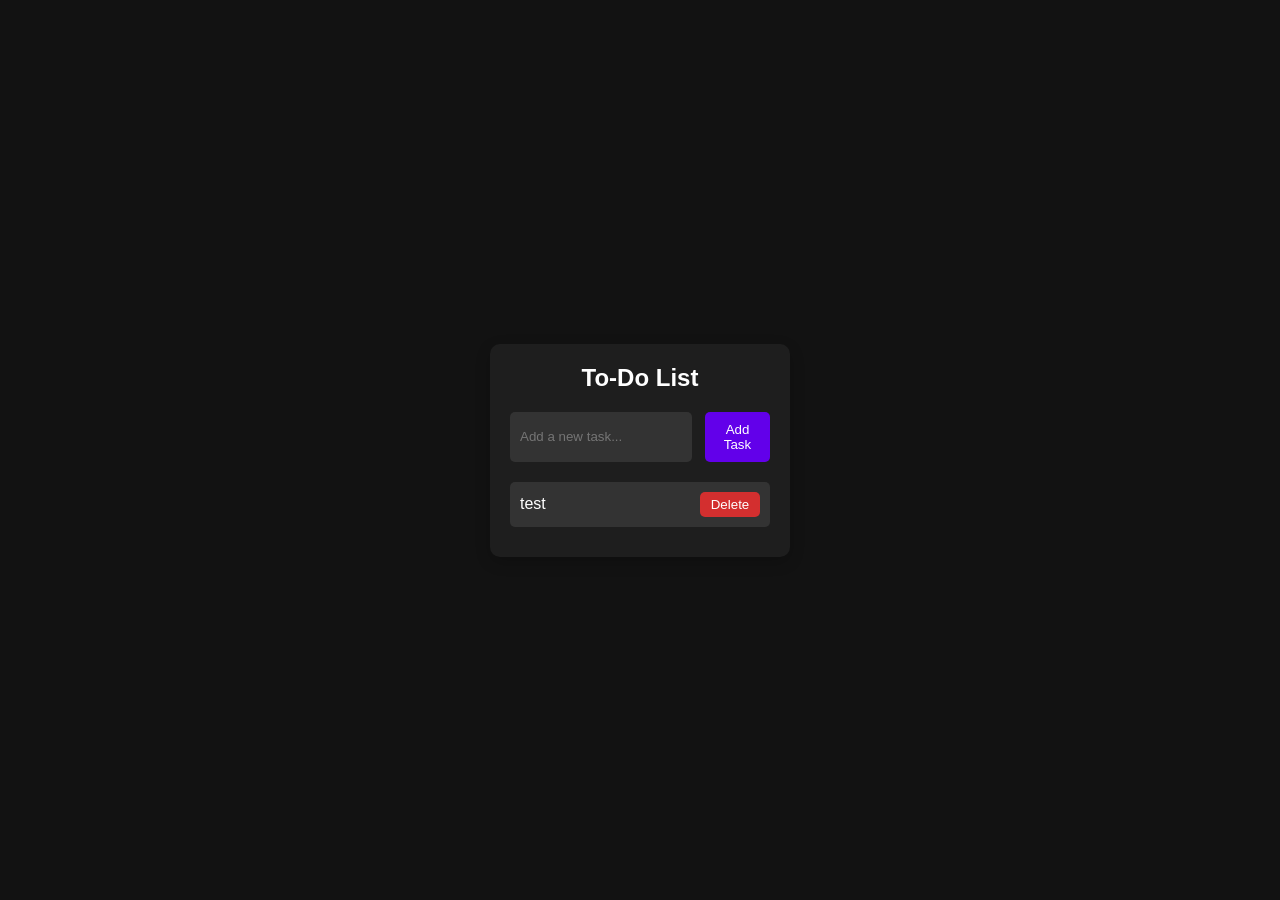
==== 01_todo_localStorage/index.html @ 5871a815 "Initial commit" ====
<!DOCTYPE html>
<html lang="en">

<head>
  <meta charset="UTF-8" />
  <meta name="viewport" content="width=device-width, initial-scale=1.0" />
  <title>Dark Mode To-Do List</title>
  <link rel="stylesheet" href="styles.css" />
</head>

<body>
  <div class="container">
    <h1>To-Do List</h1>
    <div class="input-container">
      <input type="text" id="todo-input" placeholder="Add a new task..." />
      <button id="add-task-btn">Add Task</button>
    </div>
    <ul id="todo-list">
      <li>test
        <button>Delete</button>
      </li>
    </ul>
  </div>
  <script src="script.js"></script>
</body>

</html>
---- 01_todo_localStorage/styles.css ----
/* styles.css */
* {
  margin: 0;
  padding: 0;
  box-sizing: border-box;
}

body {
  font-family: Arial, sans-serif;
  background-color: #121212;
  color: #ffffff;
  display: flex;
  justify-content: center;
  align-items: center;
  height: 100vh;
}

.container {
  background-color: #1e1e1e;
  padding: 20px;
  border-radius: 10px;
  width: 300px;
  box-shadow: 0 5px 15px rgba(0, 0, 0, 0.2);
}

h1 {
  text-align: center;
  margin-bottom: 20px;
  font-size: 24px;
}

.input-container {
  display: flex;
  justify-content: space-between;
  margin-bottom: 20px;
}

input[type="text"] {
  width: 70%;
  padding: 10px;
  background-color: #333333;
  border: none;
  border-radius: 5px;
  color: #fff;
  outline: none;
}

button {
  width: 25%;
  padding: 10px;
  background-color: #6200ea;
  border: none;
  border-radius: 5px;
  color: #fff;
  cursor: pointer;
  transition: background-color 0.3s;
}

button:hover {
  background-color: #3700b3;
}

ul {
  list-style-type: none;
  padding: 0;
}

li {
  background-color: #333333;
  padding: 10px;
  margin-bottom: 10px;
  border-radius: 5px;
  display: flex;
  justify-content: space-between;
  align-items: center;
}

li.completed {
  text-decoration: line-through;
  opacity: 0.7;
}

li button {
  background-color: #d32f2f;
  border: none;
  padding: 5px;
  color: white;
  border-radius: 5px;
  cursor: pointer;
}

li button:hover {
  background-color: #b71c1c;
}
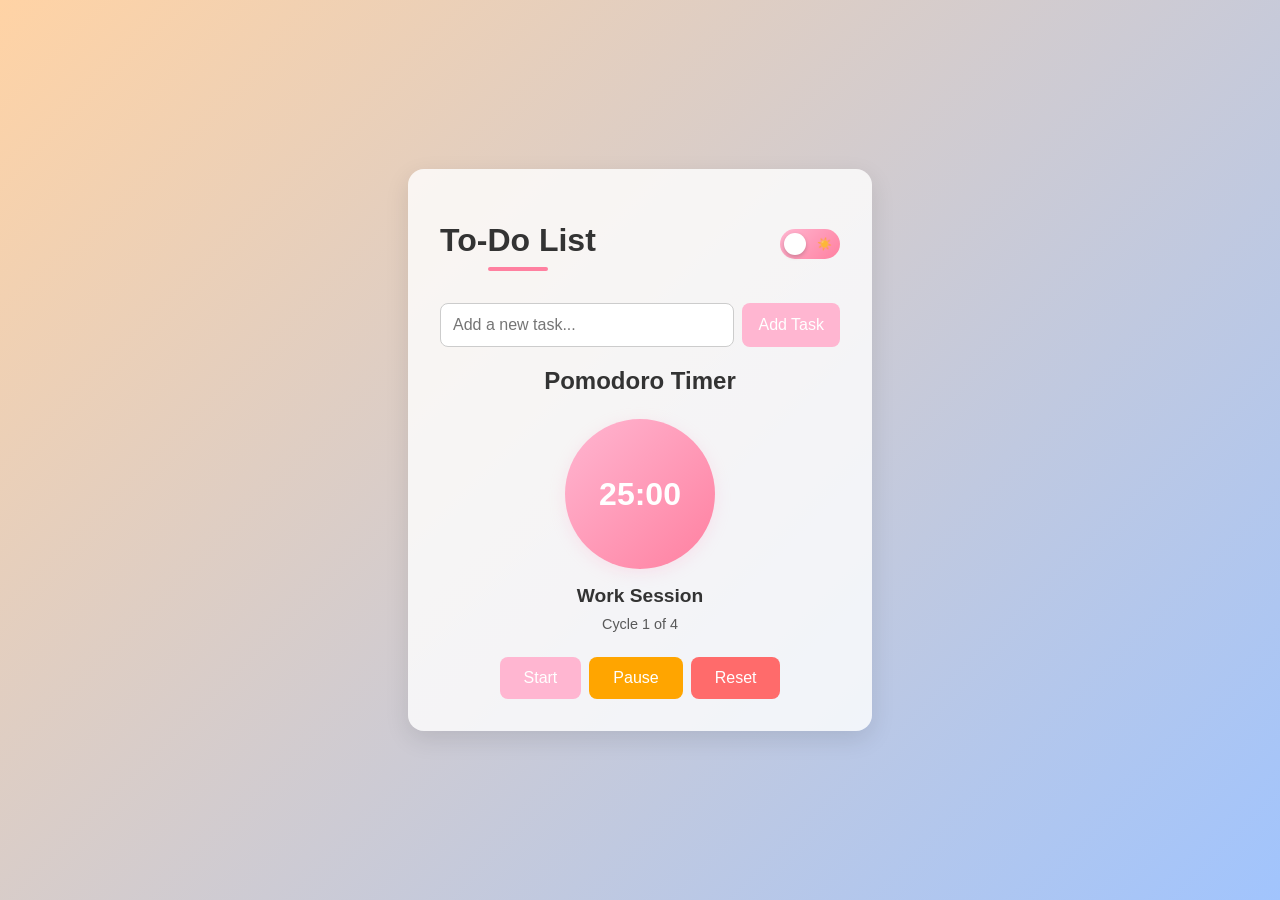
==== commit c0741f76: "Implement To-Do List functionality with task management and theme toggling" ====
--- a/01_todo_localStorage/index.html
+++ b/01_todo_localStorage/index.html
@@ -10,18 +10,40 @@
 
 <body>
   <div class="container">
-    <h1>To-Do List</h1>
+    <div class="header">
+      <h1>To-Do List</h1>
+      <div class="theme-toggle">
+        <input type="checkbox" id="theme-switch" />
+        <label for="theme-switch" class="toggle-slider"></label>
+      </div>
+    </div>
     <div class="input-container">
       <input type="text" id="todo-input" placeholder="Add a new task..." />
       <button id="add-task-btn">Add Task</button>
     </div>
-    <ul id="todo-list">
-      <li>test
-        <button>Delete</button>
-      </li>
-    </ul>
+    
+    <ul id="todo-list"></ul>
+    
+    <!-- Pomodoro Timer Section -->
+    <div class="pomodoro-container">
+      <h2>Pomodoro Timer</h2>
+      <div class="timer-display">
+        <div class="timer-circle">
+          <span id="timer-minutes">25</span>:<span id="timer-seconds">00</span>
+        </div>
+        <div class="phase-info">
+          <span id="current-phase">Work Session</span>
+          <span id="cycle-count">Cycle 1 of 4</span>
+        </div>
+      </div>
+      <div class="timer-controls">
+        <button id="start-timer">Start</button>
+        <button id="pause-timer">Pause</button>
+        <button id="reset-timer">Reset</button>
+      </div>
+    </div>
   </div>
-  <script src="script.js"></script>
+  <script src="cript.js"></script>
 </body>
 
 </html>
--- a/01_todo_localStorage/styles.css
+++ b/01_todo_localStorage/styles.css
@@ -1,94 +1,444 @@
-/* styles.css */
-* {
+/* ========== Pastel Aesthetic To-Do List Styles ========== */
+
+/* Root theme colors - Light Mode */
+:root {
+  --bg-gradient-start: #ffd3a5; /* Peachy Blush */
+  --bg-gradient-end: #a1c4fd;   /* Soft Lilac Dream */
+  --card-bg: rgba(255, 255, 255, 0.8); /* Semi-transparent white */
+  --text-color: #333; /* Dark-on-light for readability */
+  --accent: #ff80a0; /* Subtle pink accent */
+  --button-bg: #ffb6d1; /* Light cotton candy pink */
+  --button-hover-bg: #ff9e8f; /* Motion-sensitive hover shade */
+  --delete-btn-bg: #ff6b6b; /* Stronger coral for delete */
+  --delete-btn-hover: #ff4d4f; /* Slightly deeper on hover */
+  --transition-time: 0.3s;
+}
+
+/* Dark Mode Variables */
+[data-theme="dark"] {
+  --bg-gradient-start: #2c1810; /* Dark burgundy */
+  --bg-gradient-end: #1a1a2e;   /* Dark navy */
+  --card-bg: rgba(26, 26, 46, 0.9); /* Semi-transparent dark */
+  --text-color: #e6e6e6; /* Light text for dark background */
+  --accent: #ff6b9d; /* Brighter pink accent for dark mode */
+  --button-bg: #ff8fab; /* Brighter button color */
+  --button-hover-bg: #ff7a9a; /* Lighter hover shade */
+  --delete-btn-bg: #ff4757; /* Bright coral for delete */
+  --delete-btn-hover: #ff3742; /* Slightly deeper on hover */
+}
+
+/* Overall body styles */
+body {
   margin: 0;
+  height: 100vh;
+  display: flex;
+  align-items: center;
+  justify-content: center;
+  background: linear-gradient(135deg, var(--bg-gradient-start), var(--bg-gradient-end));
+  font-family: 'Segoe UI', Tahoma, Geneva, Verdana, sans-serif;
+  color: var(--text-color);
+  transition: background var(--transition-time), color var(--transition-time);
+}
+
+/* Header with title and theme toggle */
+.header {
+  display: flex;
+  justify-content: space-between;
+  align-items: center;
+  margin-bottom: 1rem;
+  width: 100%;
+}
+
+/* Theme Toggle Switch */
+.theme-toggle {
+  position: relative;
+  display: inline-block;
+  width: 60px;
+  height: 30px;
+}
+
+#theme-switch {
+  opacity: 0;
+  width: 0;
+  height: 0;
+}
+
+.toggle-slider {
+  position: absolute;
+  cursor: pointer;
+  top: 0;
+  left: 0;
+  right: 0;
+  bottom: 0;
+  background: linear-gradient(135deg, var(--button-bg), var(--accent));
+  border-radius: 30px;
+  transition: 0.4s;
+}
+
+.toggle-slider:before {
+  position: absolute;
+  content: "";
+  height: 22px;
+  width: 22px;
+  left: 4px;
+  bottom: 4px;
+  background: white;
+  border-radius: 50%;
+  transition: 0.4s;
+  box-shadow: 0 2px 4px rgba(0, 0, 0, 0.2);
+}
+
+#theme-switch:checked + .toggle-slider {
+  background: linear-gradient(135deg, #667eea, #764ba2);
+}
+
+#theme-switch:checked + .toggle-slider:before {
+  transform: translateX(30px);
+  background: #e6e6e6;
+}
+
+/* Add moon and sun icons */
+.toggle-slider:after {
+  content: "☀️";
+  position: absolute;
+  right: 8px;
+  top: 50%;
+  transform: translateY(-50%);
+  font-size: 12px;
+  color: rgba(255, 255, 255, 0.8);
+  transition: opacity 0.4s;
+}
+
+#theme-switch:checked + .toggle-slider:after {
+  content: "🌙";
+  left: 8px;
+  right: auto;
+}
+
+/* Card container styling */
+.container {
+  background: var(--card-bg);
+  padding: 2rem;
+  border-radius: 16px;
+  box-shadow: 0 8px 24px rgba(0, 0, 0, 0.1);
+  width: 90%;
+  max-width: 400px;
+  text-align: center;
+  animation: containerEntrance 0.8s ease-out forwards;
+  opacity: 0;
+  transform: translateY(30px) scale(0.95);
+}
+
+@keyframes containerEntrance {
+  to {
+    opacity: 1;
+    transform: translateY(0) scale(1);
+  }
+}
+
+/* Header with underline accent */
+h1 {
+  font-size: 2rem;
+  margin-bottom: 1rem;
+  position: relative;
+}
+h1::after {
+  content: '';
+  display: block;
+  width: 60px;
+  height: 4px;
+  background: var(--accent);
+  margin: 0.5rem auto 0;
+  border-radius: 2px;
+}
+
+/* Input and add button layout */
+.input-container {
+  display: flex;
+  gap: 0.5rem;
+  margin-bottom: 1rem;
+}
+#todo-input {
+  flex: 1;
+  padding: 0.75rem;
+  border: 1px solid #ccc;
+  border-radius: 8px;
+  background: #fff;
+  color: var(--text-color);
+  font-size: 1rem;
+  transition: box-shadow var(--transition-time);
+}
+#todo-input:focus {
+  outline: none;
+  box-shadow: 0 0 8px var(--accent);
+}
+
+#add-task-btn {
+  padding: 0 1rem;
+  background: var(--button-bg);
+  border: none;
+  border-radius: 8px;
+  color: #fff;
+  font-size: 1rem;
+  cursor: pointer;
+  transition: background var(--transition-time), transform 0.2s;
+}
+#add-task-btn:hover {
+  background: var(--button-hover-bg);
+  transform: scale(1.05);
+}
+
+/* Task list styling */
+#todo-list {
+  list-style: none;
   padding: 0;
-  box-sizing: border-box;
-}
-
-body {
-  font-family: Arial, sans-serif;
-  background-color: #121212;
-  color: #ffffff;
-  display: flex;
-  justify-content: center;
+  margin: 0;
+}
+#todo-list li {
+  background: rgba(255, 255, 255, 0.6);
+  padding: 0.75rem 1rem;
+  border-radius: 8px;
+  margin-bottom: 0.75rem;
+  display: flex;
+  justify-content: space-between;
   align-items: center;
-  height: 100vh;
-}
-
-.container {
-  background-color: #1e1e1e;
-  padding: 20px;
-  border-radius: 10px;
-  width: 300px;
-  box-shadow: 0 5px 15px rgba(0, 0, 0, 0.2);
-}
-
-h1 {
-  text-align: center;
-  margin-bottom: 20px;
-  font-size: 24px;
-}
-
-.input-container {
-  display: flex;
-  justify-content: space-between;
-  margin-bottom: 20px;
-}
-
-input[type="text"] {
-  width: 70%;
-  padding: 10px;
-  background-color: #333333;
+  animation: fadeInUp 0.4s ease-out forwards;
+  opacity: 0;
+  transform: translateY(20px);
+  gap: 0.75rem;
+}
+
+#todo-list li.completed {
+  opacity: 0.6;
+  background: rgba(255, 255, 255, 0.3);
+}
+
+#todo-list li.completed .task-text {
+  text-decoration: line-through;
+  color: var(--text-color);
+  opacity: 0.7;
+}
+
+.task-text {
+  flex: 1;
+  cursor: pointer;
+  transition: all 0.3s ease;
+}
+
+.task-text:hover {
+  opacity: 0.8;
+}
+
+.edit-input {
+  flex: 1;
+  padding: 0.5rem;
+  border: 2px solid var(--accent);
+  border-radius: 4px;
+  background: var(--card-bg);
+  color: var(--text-color);
+  font-size: 1rem;
+}
+
+.edit-input:focus {
+  outline: none;
+  box-shadow: 0 0 8px var(--accent);
+}
+@keyframes fadeInUp {
+  to {
+    opacity: 1;
+    transform: translateY(0);
+  }
+}
+
+/* Delete button within tasks */
+#todo-list button {
+  background: var(--delete-btn-bg);
   border: none;
-  border-radius: 5px;
-  color: #fff;
-  outline: none;
-}
-
-button {
-  width: 25%;
-  padding: 10px;
-  background-color: #6200ea;
-  border: none;
-  border-radius: 5px;
+  border-radius: 4px;
+  padding: 0.4rem 0.6rem;
   color: #fff;
   cursor: pointer;
-  transition: background-color 0.3s;
-}
-
-button:hover {
-  background-color: #3700b3;
-}
-
-ul {
-  list-style-type: none;
-  padding: 0;
-}
-
-li {
-  background-color: #333333;
-  padding: 10px;
-  margin-bottom: 10px;
-  border-radius: 5px;
-  display: flex;
-  justify-content: space-between;
+  transition: background var(--transition-time);
+}
+#todo-list button:hover {
+  background: var(--delete-btn-hover);
+}
+
+/* Responsive design adjustments */
+@media (max-width: 500px) {
+  .container {
+    padding: 1.5rem;
+  }
+  h1 {
+    font-size: 1.5rem;
+  }
+}
+
+/* Dark mode specific styles */
+[data-theme="dark"] .container {
+  background: var(--card-bg);
+  box-shadow: 0 8px 24px rgba(0, 0, 0, 0.3);
+}
+
+[data-theme="dark"] #todo-input {
+  background: rgba(255, 255, 255, 0.1);
+  border: 1px solid rgba(255, 255, 255, 0.2);
+  color: var(--text-color);
+}
+
+[data-theme="dark"] #todo-input:focus {
+  box-shadow: 0 0 8px var(--accent);
+  background: rgba(255, 255, 255, 0.15);
+}
+
+[data-theme="dark"] #todo-input::placeholder {
+  color: rgba(255, 255, 255, 0.6);
+}
+
+[data-theme="dark"] .filter-group select {
+  background: rgba(255, 255, 255, 0.1);
+  border: 1px solid rgba(255, 255, 255, 0.2);
+  color: var(--text-color);
+}
+
+[data-theme="dark"] .filter-group select:focus {
+  background: rgba(255, 255, 255, 0.15);
+}
+
+[data-theme="dark"] #todo-list li {
+  background: rgba(255, 255, 255, 0.1);
+  border: 1px solid rgba(255, 255, 255, 0.1);
+}
+
+[data-theme="dark"] #todo-list li.completed {
+  background: rgba(255, 255, 255, 0.05);
+}
+
+[data-theme="dark"] .edit-input {
+  background: rgba(255, 255, 255, 0.1);
+  border: 2px solid var(--accent);
+  color: var(--text-color);
+}
+
+[data-theme="dark"] .edit-input:focus {
+  background: rgba(255, 255, 255, 0.15);
+}
+
+[data-theme="dark"] .timer-circle {
+  box-shadow: 0 4px 15px rgba(255, 111, 157, 0.4);
+}
+
+[data-theme="dark"] .pomodoro-container {
+  border-top-color: var(--accent);
+}
+
+.pomodoro-container h2 {
+  font-size: 1.5rem;
+  margin-bottom: 1.5rem;
+  color: var(--text-color);
+}
+
+.timer-display {
+  display: flex;
+  flex-direction: column;
   align-items: center;
-}
-
-li.completed {
-  text-decoration: line-through;
-  opacity: 0.7;
-}
-
-li button {
-  background-color: #d32f2f;
+  margin-bottom: 1.5rem;
+}
+
+.timer-circle {
+  width: 150px;
+  height: 150px;
+  border-radius: 50%;
+  background: linear-gradient(135deg, var(--button-bg), var(--accent));
+  display: flex;
+  align-items: center;
+  justify-content: center;
+  font-size: 2rem;
+  font-weight: bold;
+  color: white;
+  margin-bottom: 1rem;
+  box-shadow: 0 4px 15px rgba(255, 182, 209, 0.3);
+  transition: transform 0.3s ease;
+}
+
+.timer-circle.active {
+  animation: pulse 1s infinite;
+}
+
+@keyframes pulse {
+  0% { transform: scale(1); }
+  50% { transform: scale(1.05); }
+  100% { transform: scale(1); }
+}
+
+.phase-info {
+  text-align: center;
+}
+
+#current-phase {
+  display: block;
+  font-size: 1.2rem;
+  font-weight: bold;
+  margin-bottom: 0.5rem;
+}
+
+#cycle-count {
+  font-size: 0.9rem;
+  color: var(--text-color);
+  opacity: 0.8;
+}
+
+.timer-controls {
+  display: flex;
+  gap: 0.5rem;
+  justify-content: center;
+}
+
+.timer-controls button {
+  padding: 0.75rem 1.5rem;
   border: none;
-  padding: 5px;
+  border-radius: 8px;
+  font-size: 1rem;
+  cursor: pointer;
+  transition: all 0.3s ease;
+}
+
+#start-timer {
+  background: var(--button-bg);
   color: white;
-  border-radius: 5px;
-  cursor: pointer;
-}
-
-li button:hover {
-  background-color: #b71c1c;
-}
+}
+
+#start-timer:hover {
+  background: var(--button-hover-bg);
+  transform: translateY(-2px);
+}
+
+#pause-timer {
+  background: #ffa500;
+  color: white;
+}
+
+#pause-timer:hover {
+  background: #ff8c00;
+  transform: translateY(-2px);
+}
+
+#reset-timer {
+  background: var(--delete-btn-bg);
+  color: white;
+}
+
+#reset-timer:hover {
+  background: var(--delete-btn-hover);
+  transform: translateY(-2px);
+}
+
+.timer-controls button:disabled {
+  opacity: 0.5;
+  cursor: not-allowed;
+  transform: none;
+}
+
+.timer-controls button:disabled:hover {
+  transform: none;
+}
